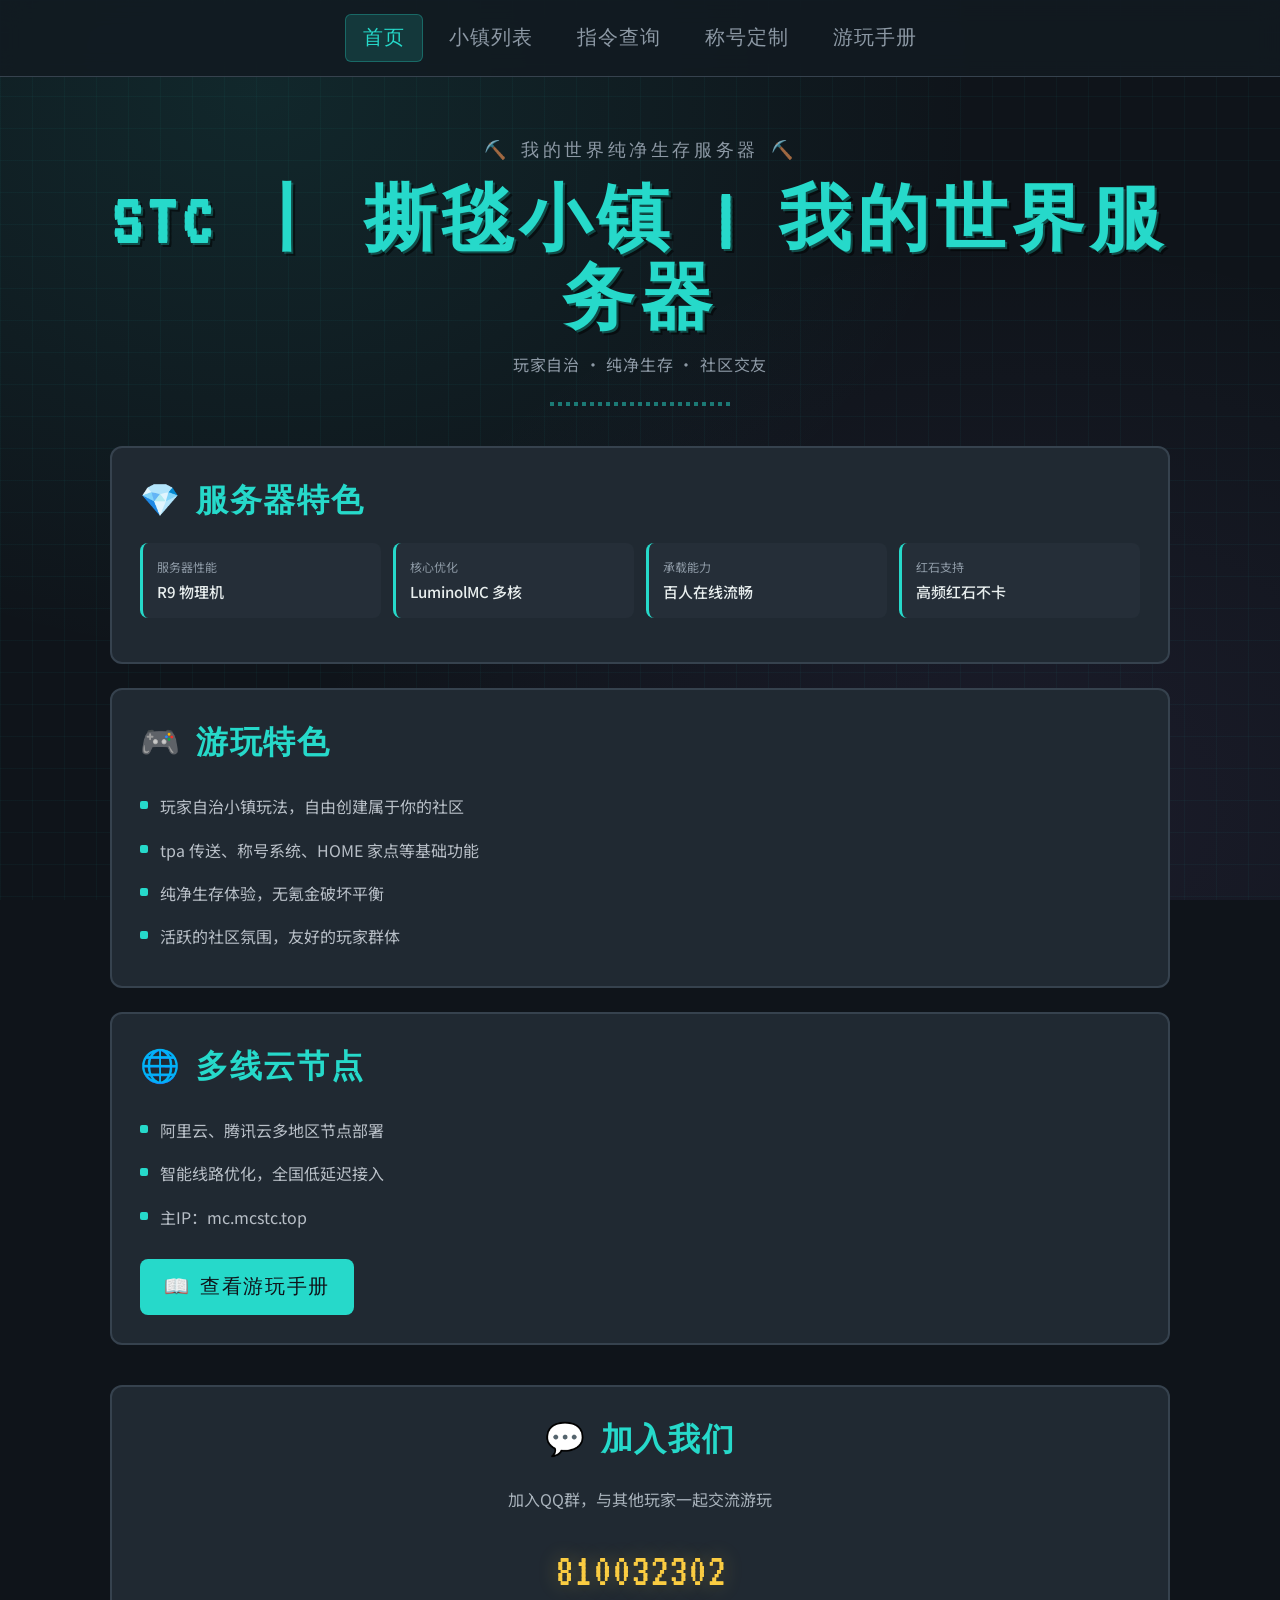
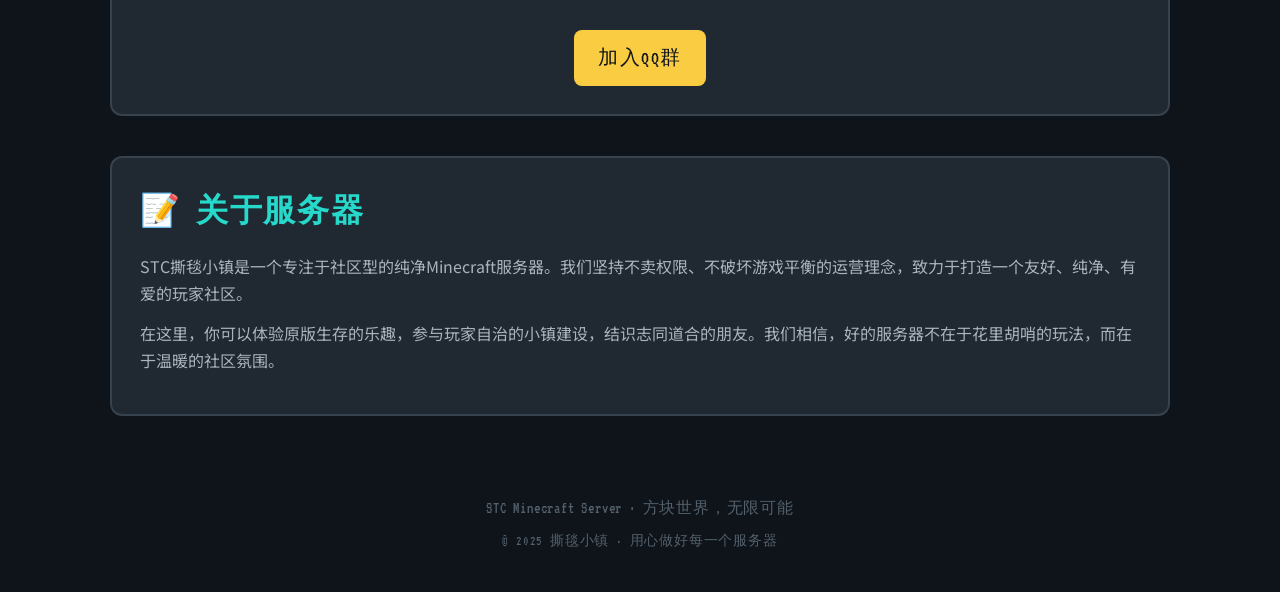
==== index.html @ fb069e58 "Add files via upload" ====
<!DOCTYPE html>
<html lang="zh-CN">
<head>
    <meta charset="UTF-8">
    <meta name="viewport" content="width=device-width, initial-scale=1.0">
    <title>STC丨撕毯小镇</title>
    <link rel="stylesheet" href="style.css">
</head>
<body>
    <div class="mc-bg"></div>

    <!-- 导航栏 -->
    <nav class="mc-nav">
        <ul>
            <li><a href="index.html" class="active">首页</a></li>
            <li><a href="小镇列表.html">小镇列表</a></li>
            <li><a href="commands.html">指令查询</a></li>
            <li><a href="称号定制.html">称号定制</a></li>
            <li><a href="游玩手册.html">游玩手册</a></li>
        </ul>
    </nav>

    <div class="container">
        <!-- 页面标题 -->
        <header class="page-header fade-up fade-up-1">
            <div class="subtitle">
                <span>⛏️</span>
                <span>我的世界纯净生存服务器</span>
                <span>⛏️</span>
            </div>
            <h1>STC 丨 撕毯小镇 | 我的世界服务器</h1>
            <p class="desc">玩家自治 · 纯净生存 · 社区交友</p>
            <div class="pixel-divider"></div>
        </header>

        <!-- 服务器特色 -->
        <section class="fade-up fade-up-2" style="margin-bottom: 40px;">
            <div class="mc-card">
                <h2>💎 服务器特色</h2>
                <div class="info-grid">
                    <div class="info-box">
                        <div class="label">服务器性能</div>
                        <div class="value">R9 物理机</div>
                    </div>
                    <div class="info-box">
                        <div class="label">核心优化</div>
                        <div class="value">LuminolMC 多核</div>
                    </div>
                    <div class="info-box">
                        <div class="label">承载能力</div>
                        <div class="value">百人在线流畅</div>
                    </div>
                    <div class="info-box">
                        <div class="label">红石支持</div>
                        <div class="value">高频红石不卡</div>
                    </div>
                </div>
            </div>

            <div class="mc-card">
                <h2>🎮 游玩特色</h2>
                <ul class="mc-list">
                    <li>玩家自治小镇玩法，自由创建属于你的社区</li>
                    <li>tpa 传送、称号系统、HOME 家点等基础功能</li>
                    <li>纯净生存体验，无氪金破坏平衡</li>
                    <li>活跃的社区氛围，友好的玩家群体</li>
                </ul>
            </div>

            <div class="mc-card">
                <h2>🌐 多线云节点</h2>
                <ul class="mc-list">
                    <li>阿里云、腾讯云多地区节点部署</li>
                    <li>智能线路优化，全国低延迟接入</li>
                    <li>主IP：mc.mcstc.top</li>
                </ul>
                <div style="margin-top: 20px;">
                    <a href="游玩手册.html" class="mc-btn">📖 查看游玩手册</a>
                </div>
            </div>
        </section>

        <!-- QQ群卡片 -->
        <section class="fade-up fade-up-3" style="margin-bottom: 40px;">
            <div class="mc-card" style="text-align: center;">
                <h2>💬 加入我们</h2>
                <p style="margin: 20px 0;">加入QQ群，与其他玩家一起交流游玩</p>
                <div style="font-family: 'VT323', monospace; font-size: 48px; color: hsl(45, 95%, 62%); text-shadow: 0 0 20px hsla(45, 95%, 62%, 0.3); margin: 20px 0;">
                    810032302
                </div>
                <a href="https://qm.qq.com/q/QyUDG8Qhk4" class="mc-btn gold">加入QQ群</a>
            </div>
        </section>

        <!-- 服务器介绍 -->
        <section class="fade-up fade-up-4" style="margin-bottom: 40px;">
            <div class="mc-card">
                <h2>📝 关于服务器</h2>
                <p>STC撕毯小镇是一个专注于社区型的纯净Minecraft服务器。我们坚持不卖权限、不破坏游戏平衡的运营理念，致力于打造一个友好、纯净、有爱的玩家社区。</p>
                <p style="margin-top: 12px;">在这里，你可以体验原版生存的乐趣，参与玩家自治的小镇建设，结识志同道合的朋友。我们相信，好的服务器不在于花里胡哨的玩法，而在于温暖的社区氛围。</p>
            </div>
        </section>
    </div>

    <footer class="mc-footer">
        <p>STC Minecraft Server · 方块世界，无限可能</p>
        <p style="margin-top: 8px; font-size: 14px;">© 2025 撕毯小镇 · 用心做好每一个服务器</p>
    </footer>
</body>
</html>
---- style.css ----
/* ============================================================
   STC Minecraft Server - 钻石蓝绿风格统一样式
   ============================================================ */

/* 引入字体 */
@import url('https://fonts.googleapis.com/css2?family=VT323&family=Noto+Sans+SC:wght@400;500;700&display=swap');

/* 重置与基础 */
*, *::before, *::after {
    box-sizing: border-box;
    margin: 0;
    padding: 0;
}

img, video {
    max-width: 100%;
    height: auto;
    display: block;
}

body {
    overflow-wrap: break-word;
    font-family: 'Noto Sans SC', system-ui, sans-serif;
    background: hsl(210, 28%, 8%);
    color: hsl(180, 15%, 92%);
    -webkit-font-smoothing: antialiased;
    min-height: 100vh;
    line-height: 1.6;
}

/* 背景层 */
.mc-bg {
    position: fixed;
    inset: 0;
    z-index: -1;
    background: 
        linear-gradient(hsla(175, 70%, 50%, 0.04) 1px, transparent 1px),
        linear-gradient(90deg, hsla(175, 70%, 50%, 0.04) 1px, transparent 1px),
        radial-gradient(ellipse at 20% 10%, hsla(175, 70%, 50%, 0.1), transparent 50%),
        radial-gradient(ellipse at 80% 90%, hsla(265, 68%, 68%, 0.08), transparent 50%),
        hsl(210, 28%, 8%);
    background-size: 32px 32px, 32px 32px, 100% 100%, 100% 100%, 100% 100%;
}

/* 容器 */
.container {
    max-width: 1100px;
    margin: 0 auto;
    padding: 0 20px;
}

/* ============================================================
   导航栏
   ============================================================ */
.mc-nav {
    position: sticky;
    top: 0;
    z-index: 100;
    background: hsla(210, 28%, 10%, 0.85);
    backdrop-filter: blur(12px);
    border-bottom: 1px solid hsl(210, 18%, 26%);
}

.mc-nav ul {
    list-style: none;
    display: flex;
    justify-content: center;
    flex-wrap: wrap;
    gap: 8px;
    padding: 14px 20px;
    max-width: 1100px;
    margin: 0 auto;
}

.mc-nav a {
    display: inline-block;
    padding: 8px 18px;
    font-family: 'VT323', monospace;
    font-size: 20px;
    color: hsl(210, 12%, 60%);
    text-decoration: none;
    border-radius: 6px;
    transition: all 0.25s ease;
    letter-spacing: 0.05em;
}

.mc-nav a:hover {
    color: hsl(175, 70%, 65%);
    background: hsla(175, 70%, 50%, 0.1);
}

.mc-nav a.active {
    color: hsl(175, 70%, 50%);
    background: hsla(175, 70%, 50%, 0.15);
    box-shadow: inset 0 0 0 1px hsla(175, 70%, 50%, 0.3);
}

/* ============================================================
   标题样式
   ============================================================ */
.pixel-title {
    font-family: 'VT323', monospace;
    letter-spacing: 0.08em;
    text-shadow: 
        2px 2px 0 hsla(175, 70%, 50%, 0.3),
        4px 4px 0 hsla(0, 0%, 0%, 0.5);
    color: hsl(175, 70%, 50%);
}

.page-header {
    text-align: center;
    padding: 60px 0 40px;
}

.page-header .subtitle {
    display: flex;
    align-items: center;
    justify-content: center;
    gap: 12px;
    margin-bottom: 16px;
    font-family: 'VT323', monospace;
    font-size: 18px;
    color: hsl(210, 12%, 60%);
    letter-spacing: 0.2em;
}

.page-header h1 {
    font-family: 'VT323', monospace;
    font-size: clamp(40px, 8vw, 72px);
    color: hsl(175, 70%, 50%);
    letter-spacing: 0.08em;
    text-shadow: 
        2px 2px 0 hsla(175, 70%, 50%, 0.3),
        4px 4px 0 hsla(0, 0%, 0%, 0.5);
    margin-bottom: 12px;
    line-height: 1.1;
}

.page-header .desc {
    color: hsl(210, 12%, 60%);
    font-size: 16px;
    letter-spacing: 0.05em;
}

.pixel-divider {
    width: 180px;
    height: 4px;
    margin: 24px auto 0;
    background-image: linear-gradient(
        90deg,
        hsl(175, 70%, 50%) 0%,
        hsl(175, 70%, 50%) 25%,
        transparent 25%,
        transparent 50%,
        hsl(175, 70%, 50%) 50%,
        hsl(175, 70%, 50%) 75%,
        transparent 75%,
        transparent 100%
    );
    background-size: 16px 4px;
    opacity: 0.5;
}

/* ============================================================
   卡片样式
   ============================================================ */
.mc-card {
    background: hsl(210, 22%, 16%);
    border: 2px solid hsl(210, 18%, 26%);
    border-radius: 12px;
    padding: 28px;
    margin-bottom: 24px;
    transition: all 0.35s cubic-bezier(0.2, 0.8, 0.2, 1);
}

.mc-card:hover {
    border-color: hsl(175, 70%, 50%);
    box-shadow: 
        0 12px 32px hsla(0, 0%, 0%, 0.35),
        0 0 30px hsla(175, 70%, 50%, 0.2);
    transform: translateY(-4px);
}

.mc-card h2 {
    font-family: 'VT323', monospace;
    font-size: 32px;
    color: hsl(175, 70%, 50%);
    margin-bottom: 16px;
    letter-spacing: 0.05em;
}

.mc-card h3 {
    font-family: 'VT323', monospace;
    font-size: 24px;
    color: hsl(180, 15%, 92%);
    margin-bottom: 10px;
    letter-spacing: 0.03em;
}

.mc-card p {
    color: hsl(210, 12%, 70%);
    margin-bottom: 12px;
    line-height: 1.7;
}

/* ============================================================
   统计行
   ============================================================ */
.stats-row {
    display: flex;
    flex-wrap: wrap;
    justify-content: center;
    gap: 40px;
    margin-bottom: 40px;
    padding: 24px;
}

.stat-item {
    text-align: center;
}

.stat-number {
    font-family: 'VT323', monospace;
    font-size: 42px;
    color: hsl(180, 15%, 92%);
    line-height: 1;
}

.stat-label {
    font-size: 14px;
    color: hsl(210, 12%, 60%);
    margin-top: 4px;
}

/* ============================================================
   小镇卡片
   ============================================================ */
.town-grid {
    display: grid;
    grid-template-columns: repeat(auto-fill, minmax(320px, 1fr));
    gap: 24px;
    margin-bottom: 40px;
}

.town-card {
    position: relative;
    background: hsl(210, 22%, 16%);
    border: 2px solid hsl(210, 18%, 26%);
    border-radius: 12px;
    overflow: hidden;
    transition: transform 0.35s cubic-bezier(0.2, 0.8, 0.2, 1),
                box-shadow 0.35s cubic-bezier(0.2, 0.8, 0.2, 1),
                border-color 0.35s ease;
    will-change: transform;
    --card-accent: hsl(175, 70%, 50%);
    --card-glow: hsla(175, 70%, 50%, 0.3);
}

.town-card:hover {
    transform: translateY(-8px);
    box-shadow: 
        0 20px 40px hsla(0, 0%, 0%, 0.4),
        0 0 30px var(--card-glow);
    border-color: var(--card-accent);
}

/* 卡片封面 */
.card-cover {
    position: relative;
    height: 160px;
    overflow: hidden;
}

.card-cover::after {
    content: '';
    position: absolute;
    left: 0;
    right: 0;
    bottom: 0;
    height: 8px;
    background-image: linear-gradient(
        90deg,
        hsla(0, 0%, 0%, 0.25) 0%,
        hsla(0, 0%, 0%, 0.25) 12.5%,
        transparent 12.5%,
        transparent 25%,
        hsla(0, 0%, 0%, 0.15) 25%,
        hsla(0, 0%, 0%, 0.15) 37.5%,
        transparent 37.5%,
        transparent 50%,
        hsla(0, 0%, 0%, 0.25) 50%,
        hsla(0, 0%, 0%, 0.25) 62.5%,
        transparent 62.5%,
        transparent 75%,
        hsla(0, 0%, 0%, 0.15) 75%,
        hsla(0, 0%, 0%, 0.15) 87.5%,
        transparent 87.5%,
        transparent 100%
    );
    background-size: 32px 8px;
}

/* 四种小镇封面 */
.cover-dawn {
    background: 
        radial-gradient(circle at 80% 40%, hsla(48, 100%, 70%, 0.9) 0, hsla(48, 100%, 70%, 0.9) 10%, transparent 10%),
        linear-gradient(180deg, #f4cf7a 0%, #ebb250 35%, #da8a2e 55%, #438c35 55%, #337226 100%);
}

.cover-blackstone {
    background: 
        radial-gradient(ellipse at 30% 80%, hsla(8, 90%, 55%, 0.6) 0, transparent 40%),
        radial-gradient(ellipse at 70% 90%, hsla(25, 100%, 55%, 0.5) 0, transparent 35%),
        linear-gradient(180deg, #242a37 0%, #1a232c 40%, #482c27 60%, #63322a 100%);
}

.cover-jade {
    background: 
        radial-gradient(circle at 25% 60%, hsla(45, 100%, 65%, 0.7) 0, transparent 8%),
        radial-gradient(circle at 50% 55%, hsla(45, 100%, 65%, 0.5) 0, transparent 6%),
        radial-gradient(circle at 75% 65%, hsla(45, 100%, 65%, 0.6) 0, transparent 7%),
        linear-gradient(180deg, #41bdd6 0%, #2db7b7 40%, #269b74 55%, #1a7e59 100%);
}

.cover-moon {
    background: 
        radial-gradient(circle at 20% 25%, hsla(0, 0%, 100%, 0.9) 0, hsla(0, 0%, 100%, 0.9) 2px, transparent 2px),
        radial-gradient(circle at 60% 15%, hsla(0, 0%, 100%, 0.8) 0, hsla(0, 0%, 100%, 0.8) 1.5px, transparent 1.5px),
        radial-gradient(circle at 85% 35%, hsla(0, 0%, 100%, 0.9) 0, hsla(0, 0%, 100%, 0.9) 2px, transparent 2px),
        radial-gradient(circle at 40% 45%, hsla(265, 80%, 85%, 0.7) 0, hsla(265, 80%, 85%, 0.7) 1.5px, transparent 1.5px),
        radial-gradient(circle at 70% 50%, hsla(0, 0%, 100%, 0.6) 0, hsla(0, 0%, 100%, 0.6) 1px, transparent 1px),
        radial-gradient(circle at 75% 30%, hsla(55, 90%, 85%, 0.95) 0, hsla(55, 90%, 85%, 0.95) 14px, transparent 14px),
        linear-gradient(180deg, #321956 0%, #3b236b 40%, #593181 70%, #794095 100%);
}

/* 徽章 */
.level-badge {
    position: absolute;
    top: 12px;
    left: 12px;
    padding: 4px 10px;
    background: hsla(0, 0%, 0%, 0.55);
    backdrop-filter: blur(4px);
    border: 1px solid hsla(0, 0%, 100%, 0.2);
    border-radius: 6px;
    font-family: 'VT323', monospace;
    font-size: 18px;
    color: hsl(45, 95%, 62%);
    z-index: 2;
}

.residents-badge {
    position: absolute;
    top: 12px;
    right: 12px;
    padding: 4px 10px;
    background: hsla(0, 0%, 0%, 0.55);
    backdrop-filter: blur(4px);
    border: 1px solid hsla(0, 0%, 100%, 0.2);
    border-radius: 6px;
    font-family: 'VT323', monospace;
    font-size: 16px;
    color: hsl(180, 15%, 92%);
    z-index: 2;
}

/* 卡片内容 */
.town-card .card-body {
    padding: 24px;
}

.town-card h3 {
    font-family: 'VT323', monospace;
    font-size: 36px;
    margin-bottom: 12px;
    letter-spacing: 0.03em;
    color: var(--card-accent);
}

/* ============================================================
   标签
   ============================================================ */
.mc-tag {
    display: inline-flex;
    align-items: center;
    padding: 3px 12px;
    font-size: 12px;
    font-weight: 500;
    border-radius: 999px;
    border: 1px solid;
    letter-spacing: 0.02em;
    margin-right: 6px;
    margin-bottom: 6px;
}

.mc-tag.green {
    color: hsl(110, 50%, 55%);
    border-color: hsla(110, 50%, 55%, 0.25);
    background: hsla(110, 50%, 55%, 0.1);
}

.mc-tag.blue {
    color: hsl(175, 70%, 55%);
    border-color: hsla(175, 70%, 50%, 0.25);
    background: hsla(175, 70%, 50%, 0.1);
}

.mc-tag.gold {
    color: hsl(45, 95%, 62%);
    border-color: hsla(45, 95%, 62%, 0.25);
    background: hsla(45, 95%, 62%, 0.1);
}

.mc-tag.purple {
    color: hsl(265, 68%, 68%);
    border-color: hsla(265, 68%, 68%, 0.25);
    background: hsla(265, 68%, 68%, 0.1);
}

.mc-tag.red {
    color: hsl(8, 55%, 58%);
    border-color: hsla(8, 55%, 48%, 0.25);
    background: hsla(8, 55%, 48%, 0.1);
}

/* ============================================================
   按钮
   ============================================================ */
.mc-btn {
    position: relative;
    display: inline-flex;
    align-items: center;
    justify-content: center;
    gap: 8px;
    padding: 12px 24px;
    font-family: 'VT323', monospace;
    font-size: 20px;
    letter-spacing: 0.08em;
    color: hsl(210, 28%, 8%);
    background: hsl(175, 70%, 50%);
    border: none;
    border-radius: 8px;
    cursor: pointer;
    text-decoration: none;
    transition: background 0.25s ease, transform 0.2s ease, box-shadow 0.25s ease;
    overflow: hidden;
}

.mc-btn::before {
    content: '';
    position: absolute;
    top: 0;
    left: -100%;
    width: 100%;
    height: 100%;
    background: linear-gradient(90deg, transparent, hsla(0, 0%, 100%, 0.35), transparent);
    transition: left 0.5s ease;
}

.mc-btn:hover::before {
    left: 100%;
}

.mc-btn:hover {
    background: hsl(175, 75%, 58%);
    box-shadow: 0 0 20px hsla(175, 70%, 50%, 0.5);
    transform: translateY(-1px);
}

.mc-btn:active {
    transform: translateY(1px);
}

.mc-btn.secondary {
    background: hsl(210, 18%, 26%);
    color: hsl(180, 15%, 92%);
}

.mc-btn.secondary:hover {
    background: hsl(210, 18%, 32%);
    box-shadow: 0 0 20px hsla(210, 18%, 26%, 0.5);
}

.mc-btn.gold {
    background: hsl(45, 95%, 62%);
    color: hsl(210, 28%, 8%);
}

.mc-btn.gold:hover {
    background: hsl(45, 98%, 68%);
    box-shadow: 0 0 20px hsla(45, 95%, 62%, 0.5);
}

/* ============================================================
   列表
   ============================================================ */
.mc-list {
    list-style: none;
    padding: 0;
}

.mc-list li {
    position: relative;
    padding: 8px 0 8px 20px;
    color: hsl(210, 12%, 75%);
    line-height: 1.7;
}

.mc-list li::before {
    content: '';
    position: absolute;
    left: 0;
    top: 16px;
    width: 8px;
    height: 8px;
    background: hsl(175, 70%, 50%);
    border-radius: 2px;
}

/* ============================================================
   代码块 / 指令
   ============================================================ */
.mc-code {
    background: hsl(210, 25%, 10%);
    border: 1px solid hsl(210, 18%, 26%);
    border-radius: 8px;
    padding: 16px 20px;
    font-family: 'VT323', monospace;
    font-size: 20px;
    color: hsl(120, 60%, 60%);
    letter-spacing: 0.03em;
    margin: 12px 0;
    overflow-x: auto;
}

.command-item {
    display: flex;
    align-items: center;
    justify-content: space-between;
    padding: 12px 16px;
    background: hsl(210, 25%, 12%);
    border: 1px solid hsl(210, 18%, 26%);
    border-radius: 8px;
    margin-bottom: 8px;
    cursor: pointer;
    transition: all 0.2s ease;
}

.command-item:hover {
    border-color: hsl(175, 70%, 50%);
    background: hsl(210, 22%, 16%);
}

.command-item .cmd {
    font-family: 'VT323', monospace;
    font-size: 20px;
    color: hsl(120, 60%, 60%);
}

.command-item .desc {
    color: hsl(210, 12%, 60%);
    font-size: 14px;
}

.command-item .copy-hint {
    font-size: 12px;
    color: hsl(210, 12%, 50%);
    opacity: 0;
    transition: opacity 0.2s;
}

.command-item:hover .copy-hint {
    opacity: 1;
}

/* ============================================================
   价格卡片
   ============================================================ */
.price-card {
    text-align: center;
}

.price-card .price {
    font-family: 'VT323', monospace;
    font-size: 56px;
    color: hsl(45, 95%, 62%);
    margin: 16px 0;
    line-height: 1;
    text-shadow: 0 0 20px hsla(45, 95%, 62%, 0.3);
}

/* ============================================================
   步骤
   ============================================================ */
.step-item {
    display: flex;
    gap: 20px;
    align-items: flex-start;
    margin-bottom: 20px;
}

.step-number {
    flex-shrink: 0;
    width: 48px;
    height: 48px;
    display: flex;
    align-items: center;
    justify-content: center;
    font-family: 'VT323', monospace;
    font-size: 28px;
    color: hsl(210, 28%, 8%);
    background: hsl(175, 70%, 50%);
    border-radius: 8px;
    box-shadow: 0 4px 12px hsla(175, 70%, 50%, 0.3);
}

.step-item h3 {
    font-family: 'VT323', monospace;
    font-size: 24px;
    color: hsl(180, 15%, 92%);
    margin-bottom: 6px;
}

.step-item p {
    color: hsl(210, 12%, 65%);
    font-size: 15px;
}

/* ============================================================
   目录链接
   ============================================================ */
.toc-links {
    display: flex;
    flex-wrap: wrap;
    gap: 10px;
}

.toc-links a {
    padding: 8px 16px;
    font-size: 14px;
    color: hsl(175, 70%, 60%);
    background: hsla(175, 70%, 50%, 0.1);
    border: 1px solid hsla(175, 70%, 50%, 0.2);
    border-radius: 6px;
    text-decoration: none;
    transition: all 0.2s ease;
}

.toc-links a:hover {
    background: hsla(175, 70%, 50%, 0.2);
    border-color: hsla(175, 70%, 50%, 0.4);
    transform: translateY(-1px);
}

/* ============================================================
   信息网格
   ============================================================ */
.info-grid {
    display: grid;
    grid-template-columns: repeat(auto-fit, minmax(200px, 1fr));
    gap: 12px;
    margin: 16px 0;
}

.info-box {
    background: hsla(210, 20%, 20%, 0.6);
    border-radius: 8px;
    padding: 14px;
    border-left: 3px solid hsl(175, 70%, 50%);
}

.info-box .label {
    font-size: 12px;
    color: hsl(210, 12%, 60%);
    margin-bottom: 4px;
}

.info-box .value {
    font-size: 15px;
    color: hsl(180, 15%, 92%);
    font-weight: 500;
}

/* ============================================================
   警告/提示框
   ============================================================ */
.alert-box {
    padding: 16px 20px;
    border-radius: 8px;
    border-left: 4px solid;
    margin: 16px 0;
}

.alert-box.warning {
    background: hsla(45, 95%, 62%, 0.1);
    border-color: hsl(45, 95%, 62%);
}

.alert-box.danger {
    background: hsla(8, 70%, 55%, 0.1);
    border-color: hsl(8, 70%, 55%);
}

.alert-box.info {
    background: hsla(175, 70%, 50%, 0.1);
    border-color: hsl(175, 70%, 50%);
}

/* ============================================================
   页脚
   ============================================================ */
.mc-footer {
    text-align: center;
    padding: 40px 20px;
    color: hsl(210, 12%, 50%);
    font-size: 14px;
    font-family: 'VT323', monospace;
    font-size: 16px;
    letter-spacing: 0.05em;
    opacity: 0.7;
}

/* ============================================================
   淡入动画
   ============================================================ */
@keyframes fadeUp {
    from {
        opacity: 0;
        transform: translateY(24px);
    }
    to {
        opacity: 1;
        transform: translateY(0);
    }
}

.fade-up {
    opacity: 0;
    animation: fadeUp 0.7s cubic-bezier(0.2, 0.8, 0.2, 1) forwards;
}

.fade-up-1 { animation-delay: 0.1s; }
.fade-up-2 { animation-delay: 0.2s; }
.fade-up-3 { animation-delay: 0.3s; }
.fade-up-4 { animation-delay: 0.4s; }
.fade-up-5 { animation-delay: 0.5s; }

/* ============================================================
   响应式
   ============================================================ */
@media (max-width: 768px) {
    .page-header {
        padding: 40px 0 30px;
    }
    
    .page-header h1 {
        font-size: 40px;
    }
    
    .mc-card {
        padding: 20px;
    }
    
    .card-cover {
        height: 140px;
    }
    
    .town-grid {
        grid-template-columns: 1fr;
    }
    
    .stats-row {
        gap: 24px;
    }
    
    .stat-number {
        font-size: 32px;
    }
    
    .mc-nav ul {
        gap: 4px;
        padding: 10px 12px;
    }
    
    .mc-nav a {
        padding: 6px 12px;
        font-size: 17px;
    }
}
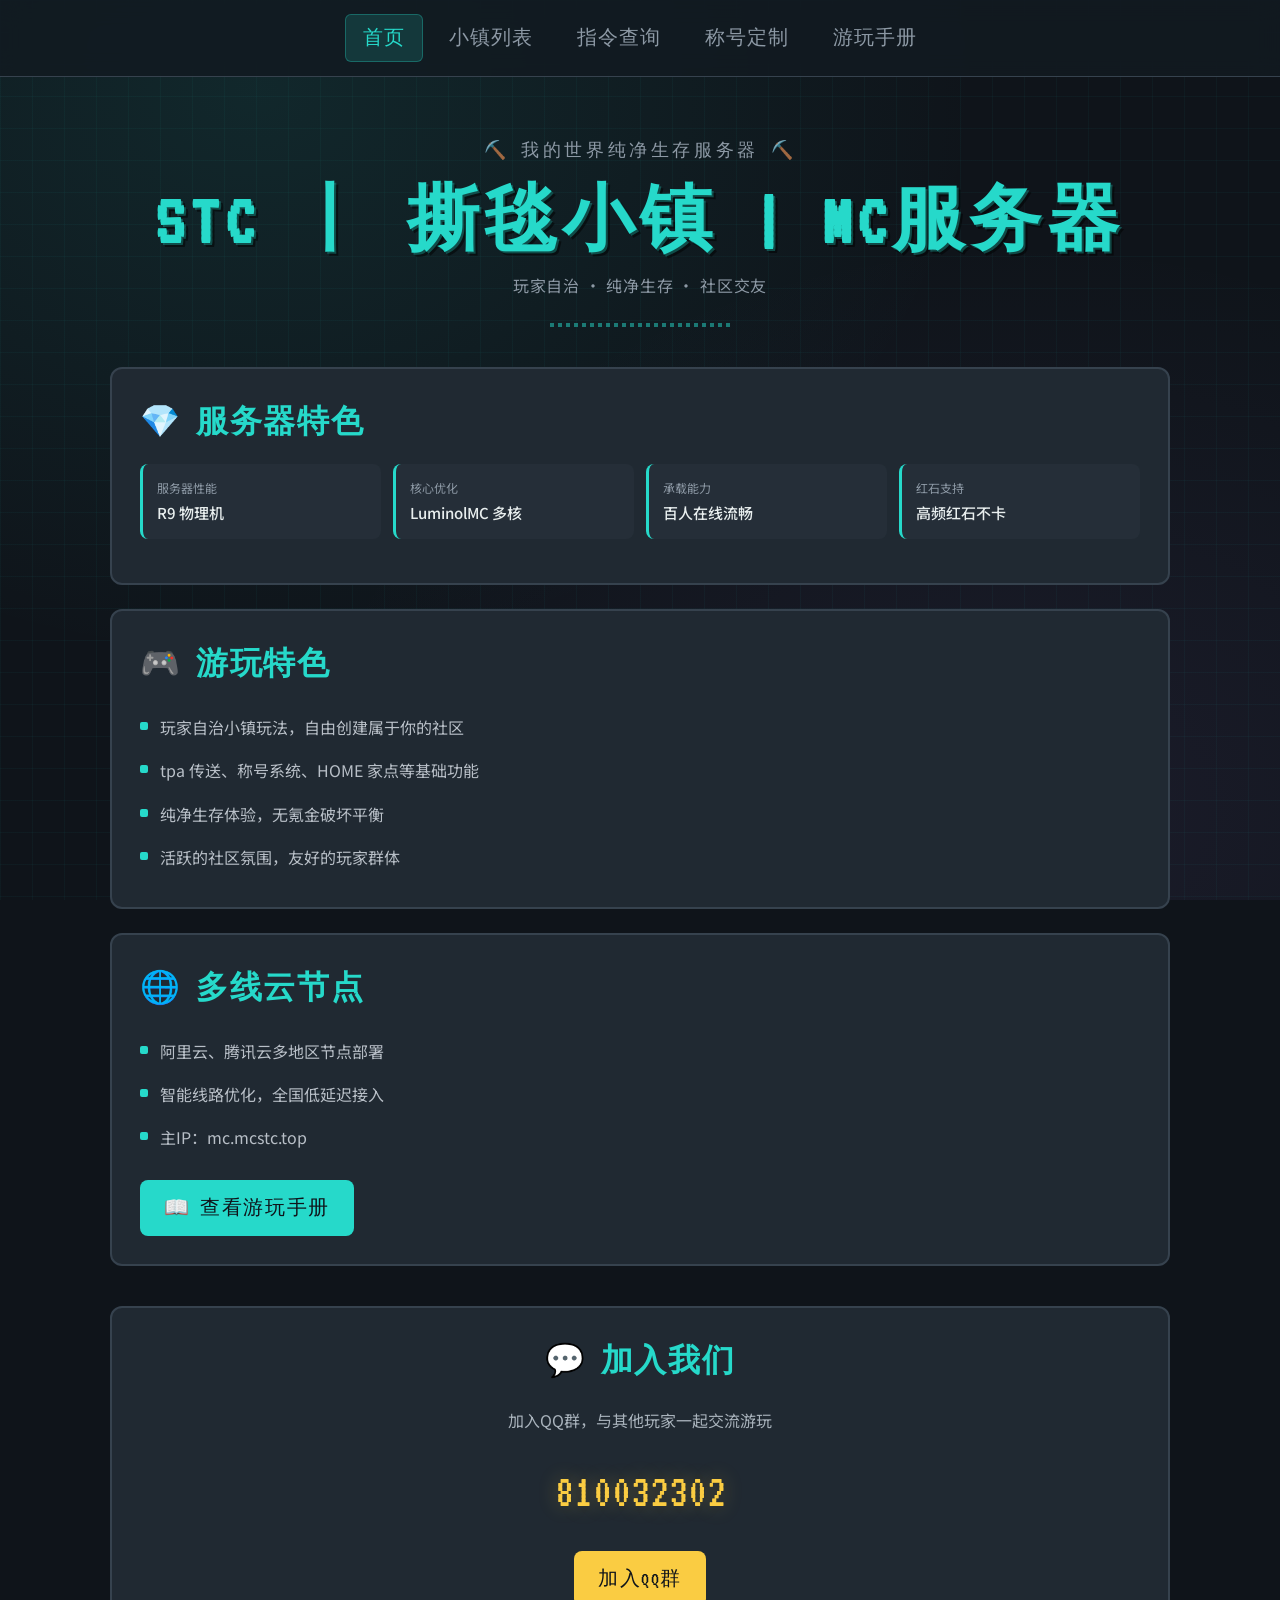
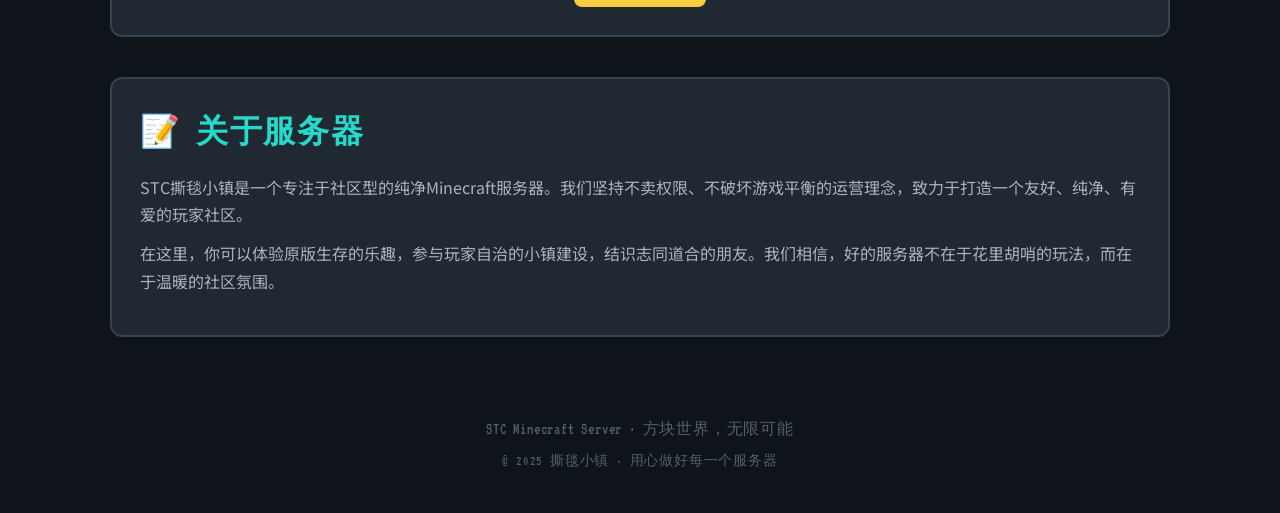
==== commit 286af264: "Update index.html" ====
--- a/index.html
+++ b/index.html
@@ -28,7 +28,7 @@
                 <span>我的世界纯净生存服务器</span>
                 <span>⛏️</span>
             </div>
-            <h1>STC 丨 撕毯小镇 | 我的世界服务器</h1>
+            <h1>STC 丨 撕毯小镇 | MC服务器</h1>
             <p class="desc">玩家自治 · 纯净生存 · 社区交友</p>
             <div class="pixel-divider"></div>
         </header>
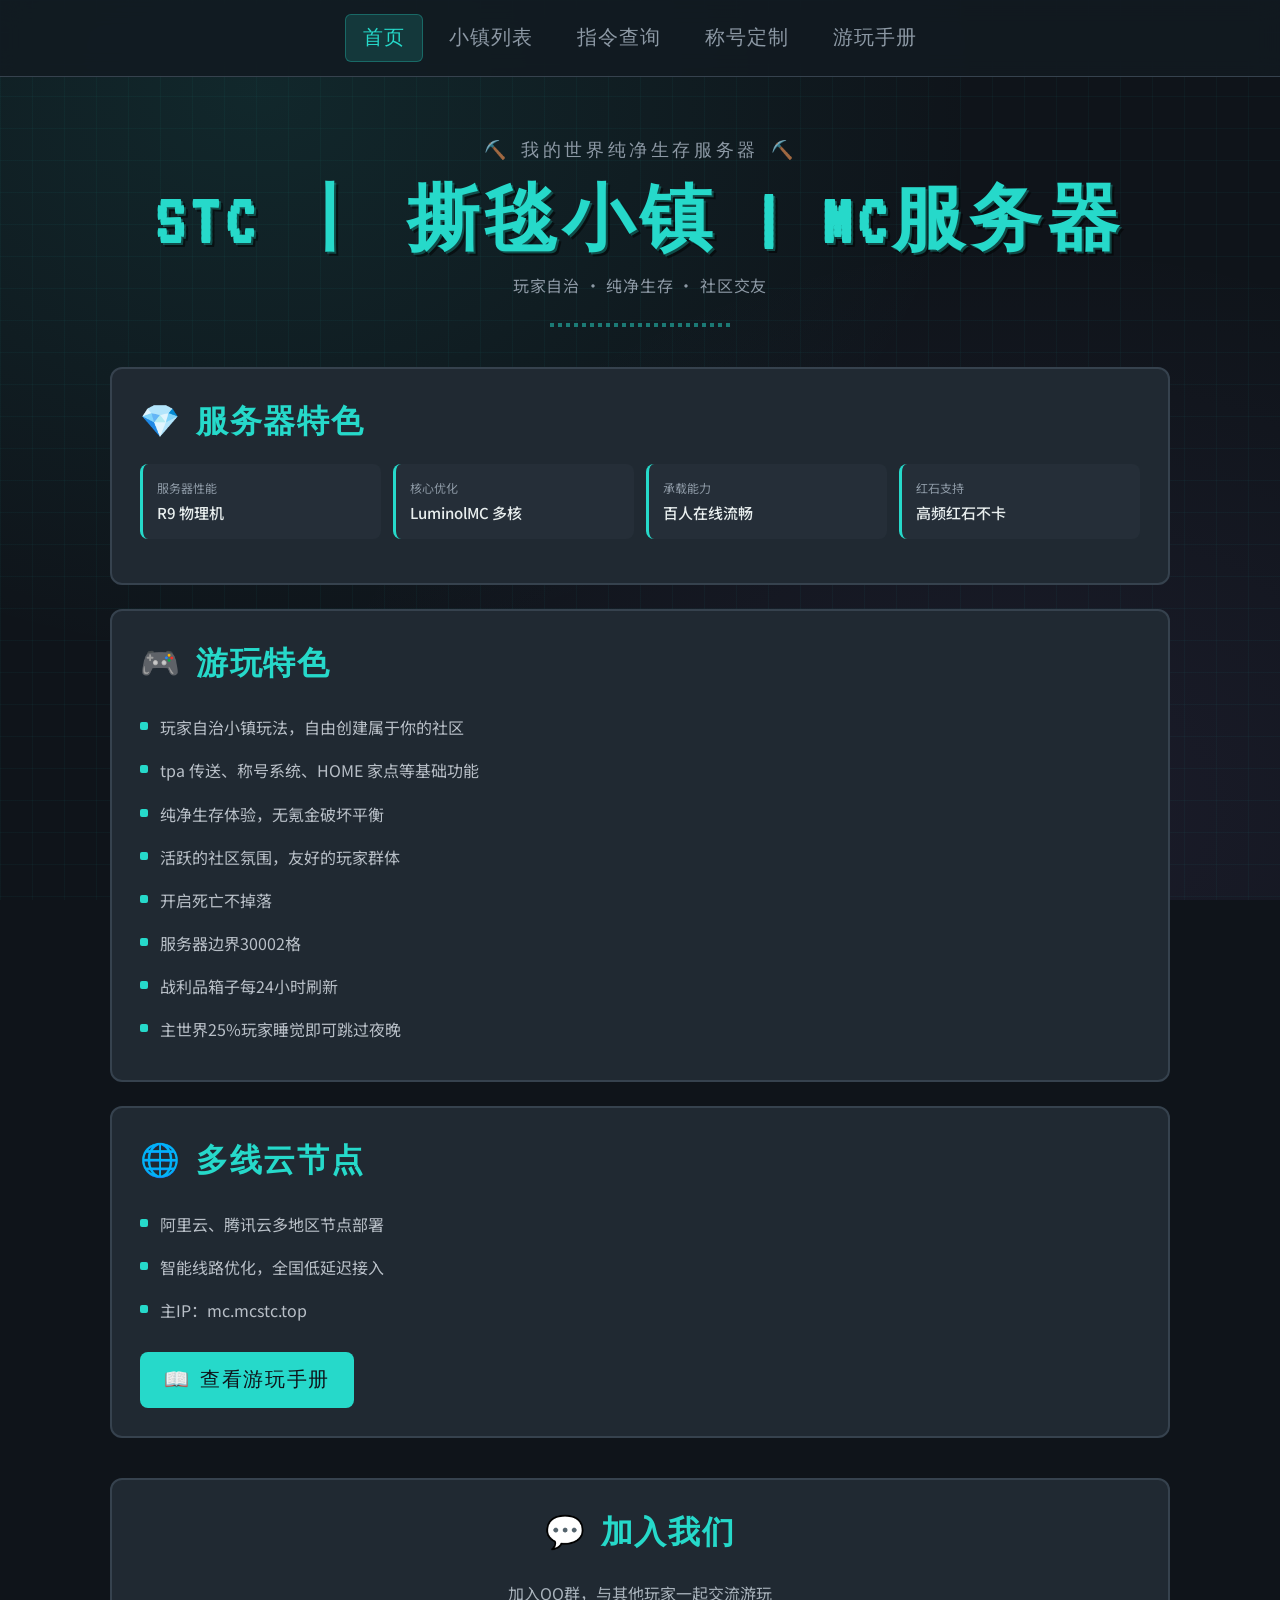
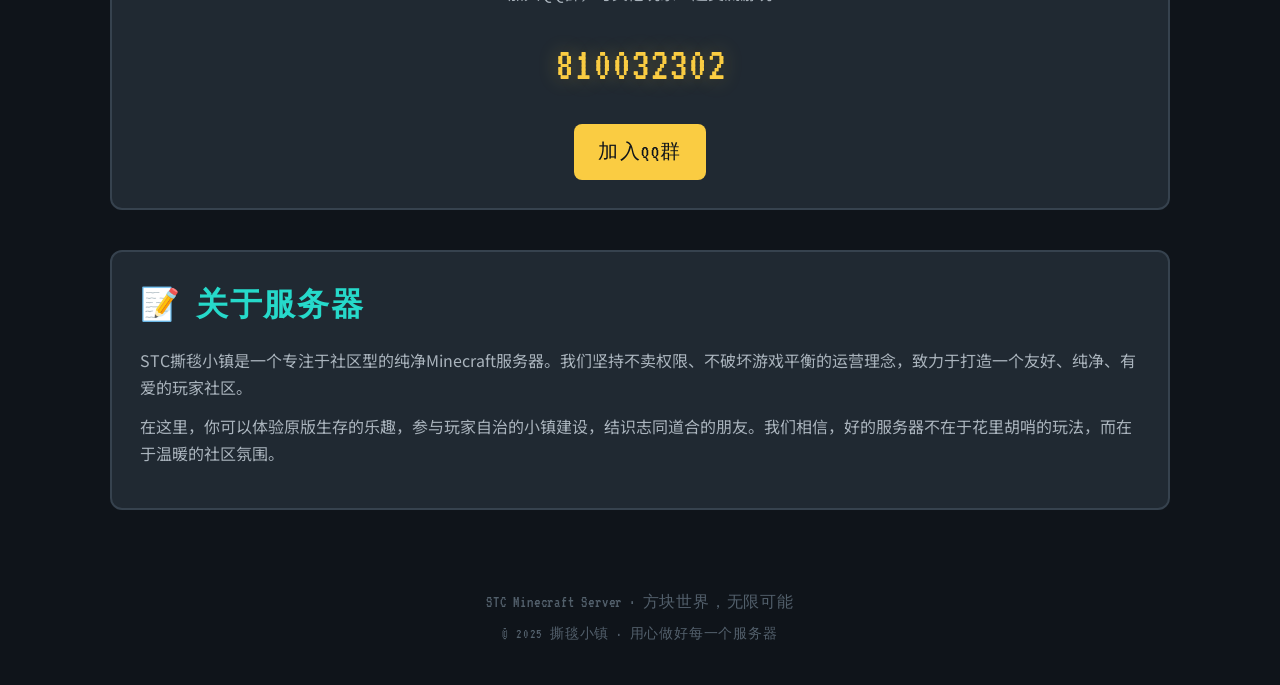
==== commit 16d3804d: "Update index.html" ====
--- a/index.html
+++ b/index.html
@@ -64,6 +64,10 @@
                     <li>tpa 传送、称号系统、HOME 家点等基础功能</li>
                     <li>纯净生存体验，无氪金破坏平衡</li>
                     <li>活跃的社区氛围，友好的玩家群体</li>
+                    <li>开启死亡不掉落</li>
+                    <li>服务器边界30002格</li>
+                    <li>战利品箱子每24小时刷新</li>
+                    <li>主世界25%玩家睡觉即可跳过夜晚</li>
                 </ul>
             </div>
 
